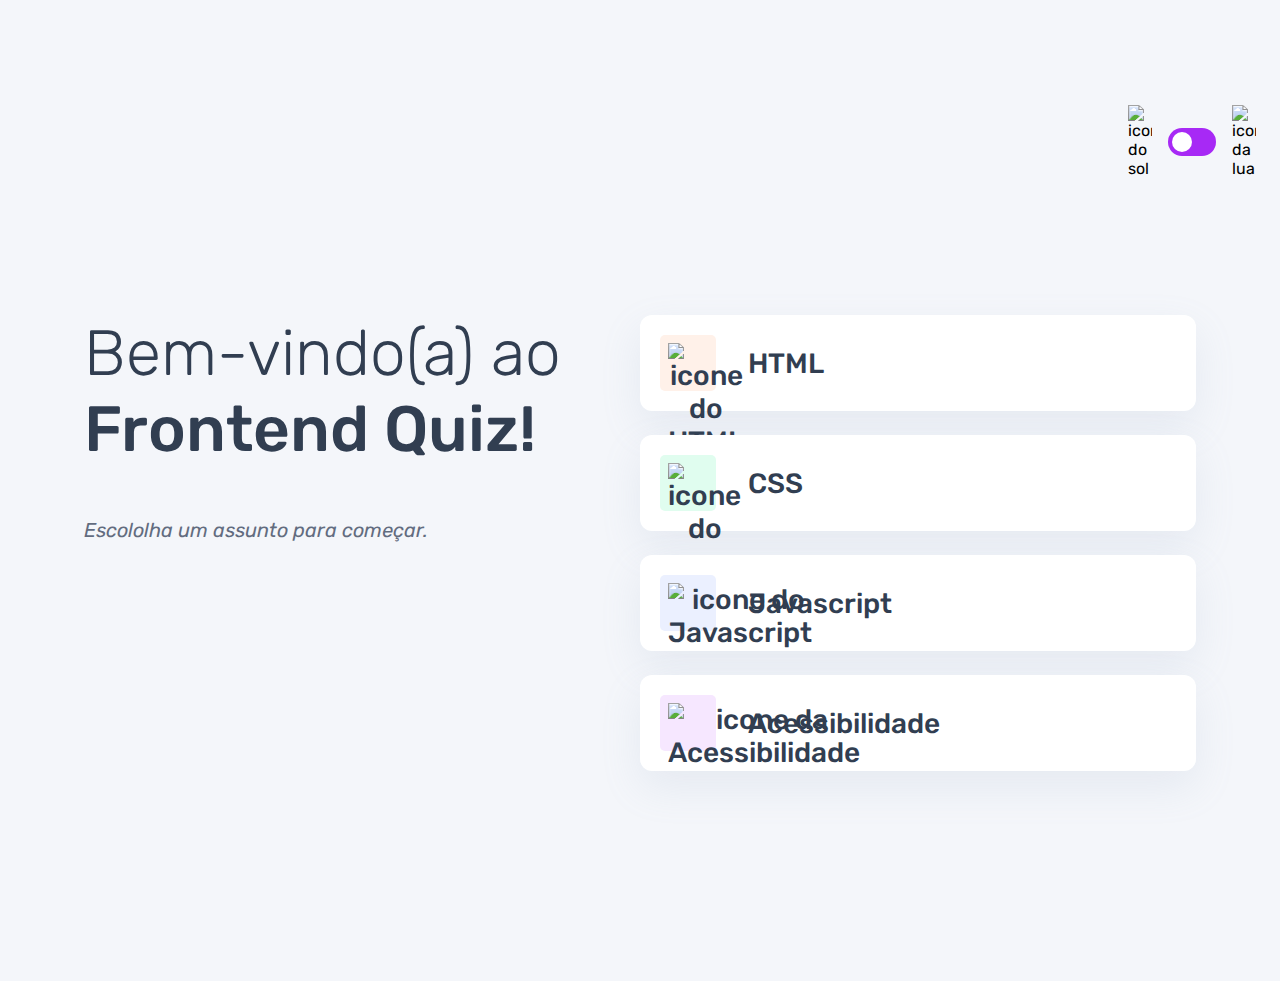
==== index.html @ 6432a9c5 "responsividade da home finalizada" ====
<!DOCTYPE html>
<html lang="pt-BR">
<head>
    <meta charset="UTF-8">
    <meta name="viewport" content="width=device-width, initial-scale=1.0">
    <link rel="preconnect" href="https://fonts.googleapis.com">
    <link rel="preconnect" href="https://fonts.gstatic.com" crossorigin>
    <link href="https://fonts.googleapis.com/css2?family=Rubik:ital,wght@0,300..900;1,300..900&display=swap" rel="stylesheet">
    <link rel="stylesheet" href="style.css">
    <title>Quiz App</title>
</head>
<body  >
    <header>
        <div class="tema">
            <img src="./assets/images/icon-sun-dark.svg" alt="icone do sol">

            <button>
                <div></div>
            </button>

            <img src="./assets/images/icon-moon-dark.svg" alt="icone da lua">
        </div>
        
    </header>

    <main>
        <section class="boas_vindas">
            <h1>
                Bem-vindo(a) ao <br> 
                <strong>Frontend Quiz!</strong>
            </h1>

            <p>Escololha um assunto para começar.</p>
        </section>

        <section class="assuntos">
            <button class="botao_html">
                <div>
                    <img src="./assets/images/icon-html.svg" alt="icone do HTML">
                </div>
                HTML
            </button>    
            
            <button class="botao_css">
                <div>
                    <img src="./assets/images/icon-css.svg" alt="icone do css">
                </div>
                CSS
            </button >    
            
            <button class="botao_javascript">
                <div>
                    <img src="./assets/images/icon-js.svg" alt="icone do Javascript">
                </div>
                Javascript
            </button >    
            
            <button class="botao_acessibilidade">
                <div>
                    <img src="./assets/images/icon-accessibility.svg" alt="icone da Acessibilidade">
                </div>
                Acessibilidade
            </button>
        </section>
    </main>
</body>
</html>
---- style.css ----
* {
    margin: 0;
    padding: 0;
    box-sizing: border-box;
    font-family: "Rubik", sans-serif;
    -webkit-font-smoothing: antialiased;
}

:root {
    --bg-color: #f4f6fa;
    --purple: #a729f5;
    --primary-text-color: #313e51;
    --secondary-text-color: #626c7f;
    --button-bg: #fff;
    --shadow: 0px 16px 40px 0px rgba(143, 160, 193, 0.14);
    --bg-html: #fff1e9;
    --bg-css: #e0fdef;
    --bg-javascript: #ebf0ff;
    --bg-acessibilidade: #f6e7ff;
    --white: #fff;
    --bg-mobile: url(./assets/images/pattern-background-mobile-light.svg);
    --bg-desktop: url(./assets/images/pattern-background-desktop-light.svg);
}

body {
    height: 100svh;
    background: var(--bg-mobile) var(--bg-color);
    background-repeat: no-repeat;
    background-size: cover;
}

header {
    padding: 16px 24px;
    display: flex;
    justify-content: flex-end;
}

.tema {
    padding: 8px 0;
    display: flex;
    align-items: center;
    gap: 8px;
}

.tema img {
    width: 16px;
}

.tema button {
    height: 20px;
    width: 32px;
    background: var(--purple);
    border: 0;
    border-radius: 999px;
    padding: 4px;
}

.tema button div {
    background: var(--white);
    width: 12px;
    height: 12px;
    border-radius: 999px;
}

main {
    padding: 32px 24px;
}

.boas_vindas {
    margin-bottom: 40px;
}

.boas_vindas h1 {
    font-size: 40px;
    font-weight: 300;
    color: var(--primary-text-color);
    margin-bottom: 16px;
}

.boas_vindas h1 strong {
    font-weight: 500;
}

.boas_vindas p {
    color: var(--secondary-text-color);
    font-size: 14px;
    line-height: 150%;
    font-style: italic;
}

.assuntos {
    display: flex;
    flex-direction: column;
    gap: 12px;
}

.assuntos button {
    border: none;
    background: var(--button-bg);
    display: flex;
    align-items: center;
    gap: 16px;
    padding: 12px;
    border-radius: 12px;
    box-shadow: var(--shadow);
    font-size: 18px;
    font-weight: 500;
    color: var(--primary-text-color);
}

.assuntos button div {
    width: 40px;
    height: 40px;
    padding: 5px;
    border-radius: 5px;
}

.assuntos button img {
    width: 100%;
}

.botao_html div {
    background: var(--bg-html);
}

.botao_css div {
    background: var(--bg-css);
}

.botao_javascript div {
    background: var(--bg-javascript);
}

.botao_acessibilidade div {
    background: var(--bg-acessibilidade);
}

@media(min-width: 1100px) {
    body {
        background: var(--bg-desktop) var(--bg-color);
        background-size: cover;
        background-repeat: no-repeat;
    }

    header {
        margin-block: 81px;
    }

    .tema {
        gap: 16px;
    }

    .tema img {
        width: 24px;
    }

    .tema button {
        width: 48px;
        height: 28px;
    }

    .tema button div {
        width: 20px;
        height: 20px;
    }

    main {
        display: flex;
        max-width: 1160px;
        margin-inline: auto;
    }

    section {
        width: 100%;
    }

    .boas_vindas h1 {
        font-size: 64px;
        margin-bottom: 48px;
    }

    .boas_vindas p {
        font-size: 20px;
    }

    .assuntos {
        gap: 24px;
    }

    .assuntos button {
        font-size: 28px;
        padding: 20px;
        gap: 32px;
    }

    .assuntos button div {
        width: 56px;
        height: 56px;
        padding: 8px;
    }
}
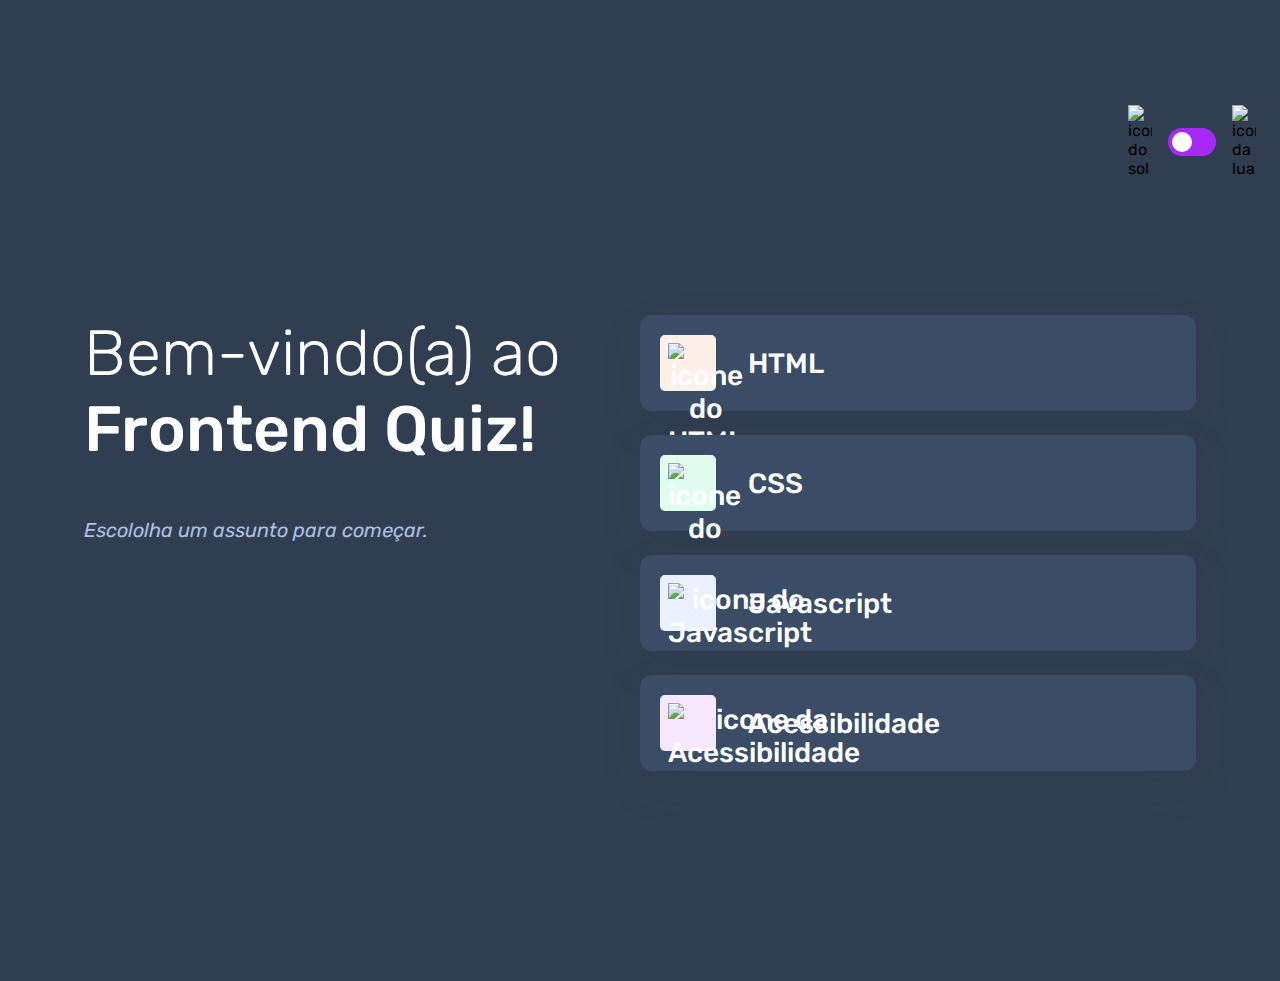
==== commit 11fca7f4: "adaptação das cores para o tema escuro" ====
--- a/index.html
+++ b/index.html
@@ -9,7 +9,7 @@
     <link rel="stylesheet" href="style.css">
     <title>Quiz App</title>
 </head>
-<body  >
+<body class="escuro" >
     <header>
         <div class="tema">
             <img src="./assets/images/icon-sun-dark.svg" alt="icone do sol">
--- a/style.css
+++ b/style.css
@@ -22,6 +22,16 @@
     --bg-desktop: url(./assets/images/pattern-background-desktop-light.svg);
 }
 
+body.escuro {
+    --bg-color: #313e51;
+    --bg-mobile: url(./assets/images/pattern-background-mobile-dark.svg);
+    --bg-desktop: url(./assets/images/pattern-background-desktop-dark.svg);
+    --primary-text-color: #fff;
+    --secondary-text-color: #abc1e1;
+    --button-bg: #3b4d66;
+    --shadow: 0px 16px 40px 0px rgba(49, 62, 81, 0.14);
+}
+
 body {
     height: 100svh;
     background: var(--bg-mobile) var(--bg-color);
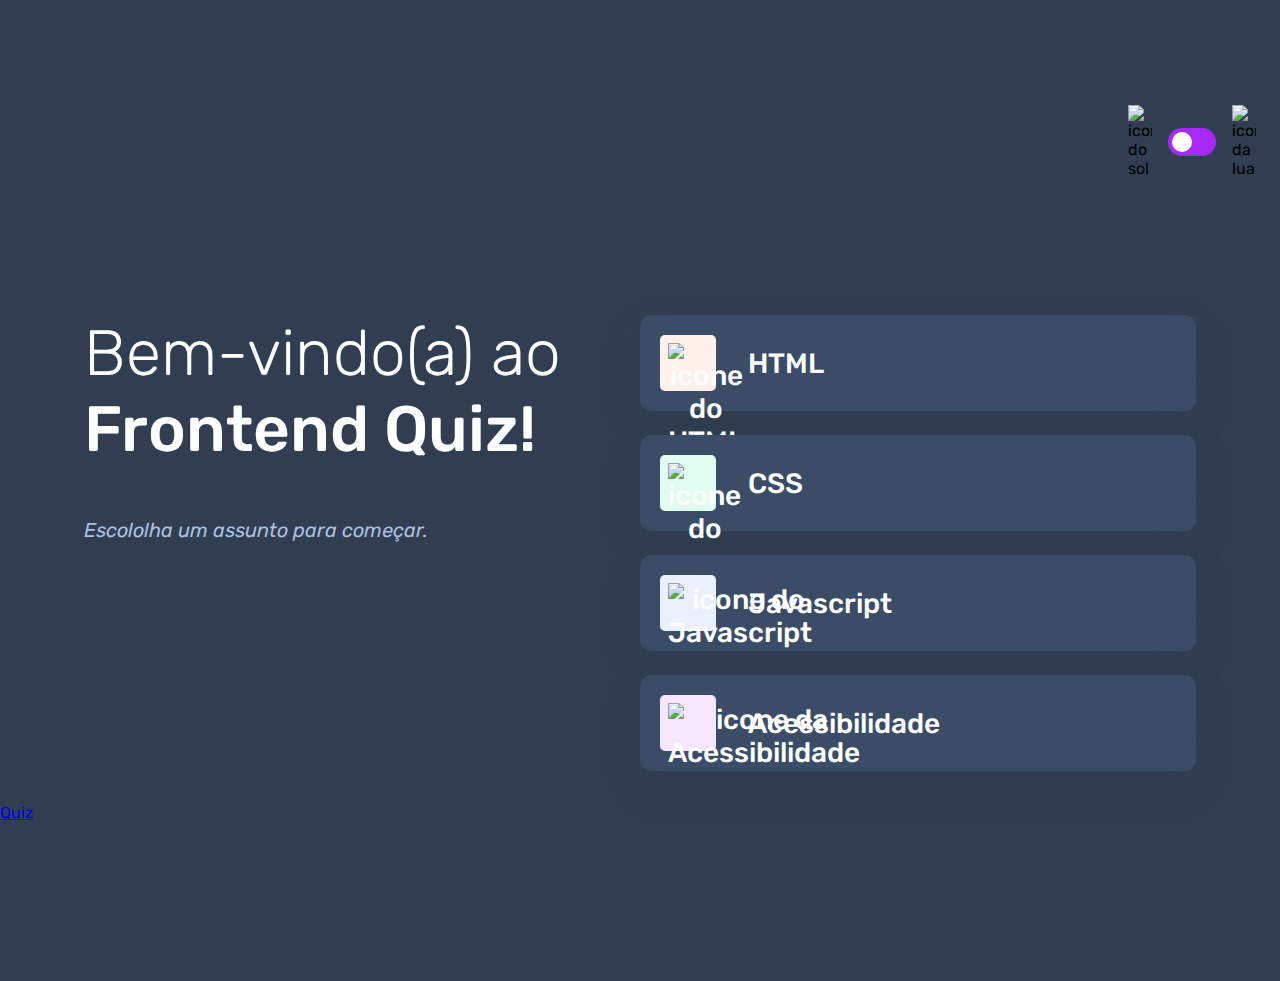
==== commit 0ec550c9: "criação da pagina do quiz" ====
--- a/index.html
+++ b/index.html
@@ -63,5 +63,7 @@
             </button>
         </section>
     </main>
+
+    <a href="./pages/quiz/quiz.html">Quiz</a>
 </body>
 </html>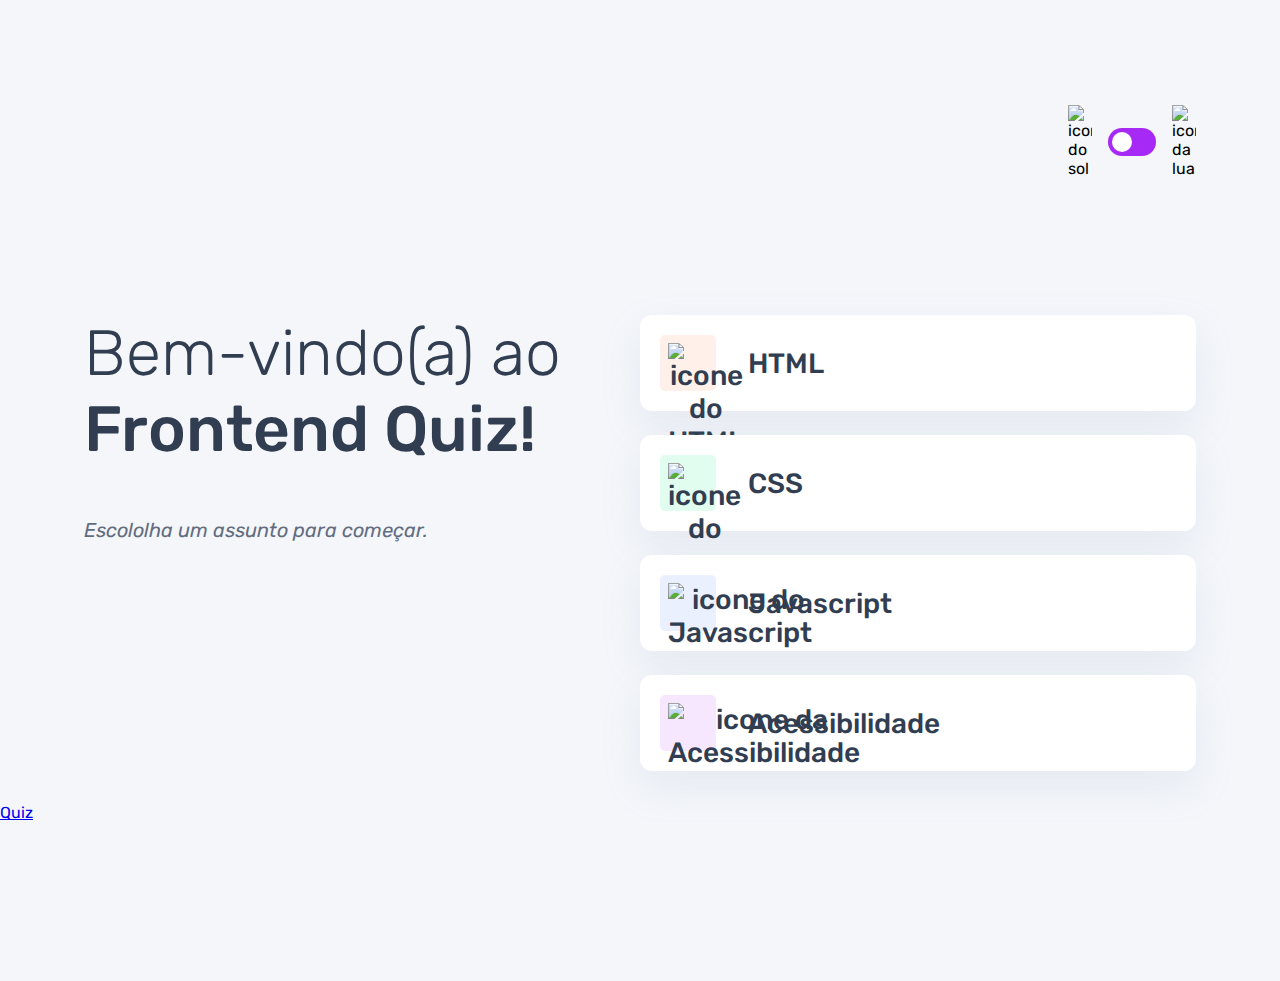
==== commit 8940c752: "primeiros ajustes do tema no Javaa script" ====
--- a/index.html
+++ b/index.html
@@ -7,9 +7,10 @@
     <link rel="preconnect" href="https://fonts.gstatic.com" crossorigin>
     <link href="https://fonts.googleapis.com/css2?family=Rubik:ital,wght@0,300..900;1,300..900&display=swap" rel="stylesheet">
     <link rel="stylesheet" href="style.css">
+    <script src="./script.js" defer></script>
     <title>Quiz App</title>
 </head>
-<body class="escuro" >
+<body  >
     <header>
         <div class="tema">
             <img src="./assets/images/icon-sun-dark.svg" alt="icone do sol">
--- a/style.css
+++ b/style.css
@@ -43,6 +43,8 @@
     padding: 16px 24px;
     display: flex;
     justify-content: flex-end;
+    max-width: 1160px;
+    margin-inline: auto;
 }
 
 .tema {
@@ -63,6 +65,7 @@
     border: 0;
     border-radius: 999px;
     padding: 4px;
+    display: flex;
 }
 
 .tema button div {
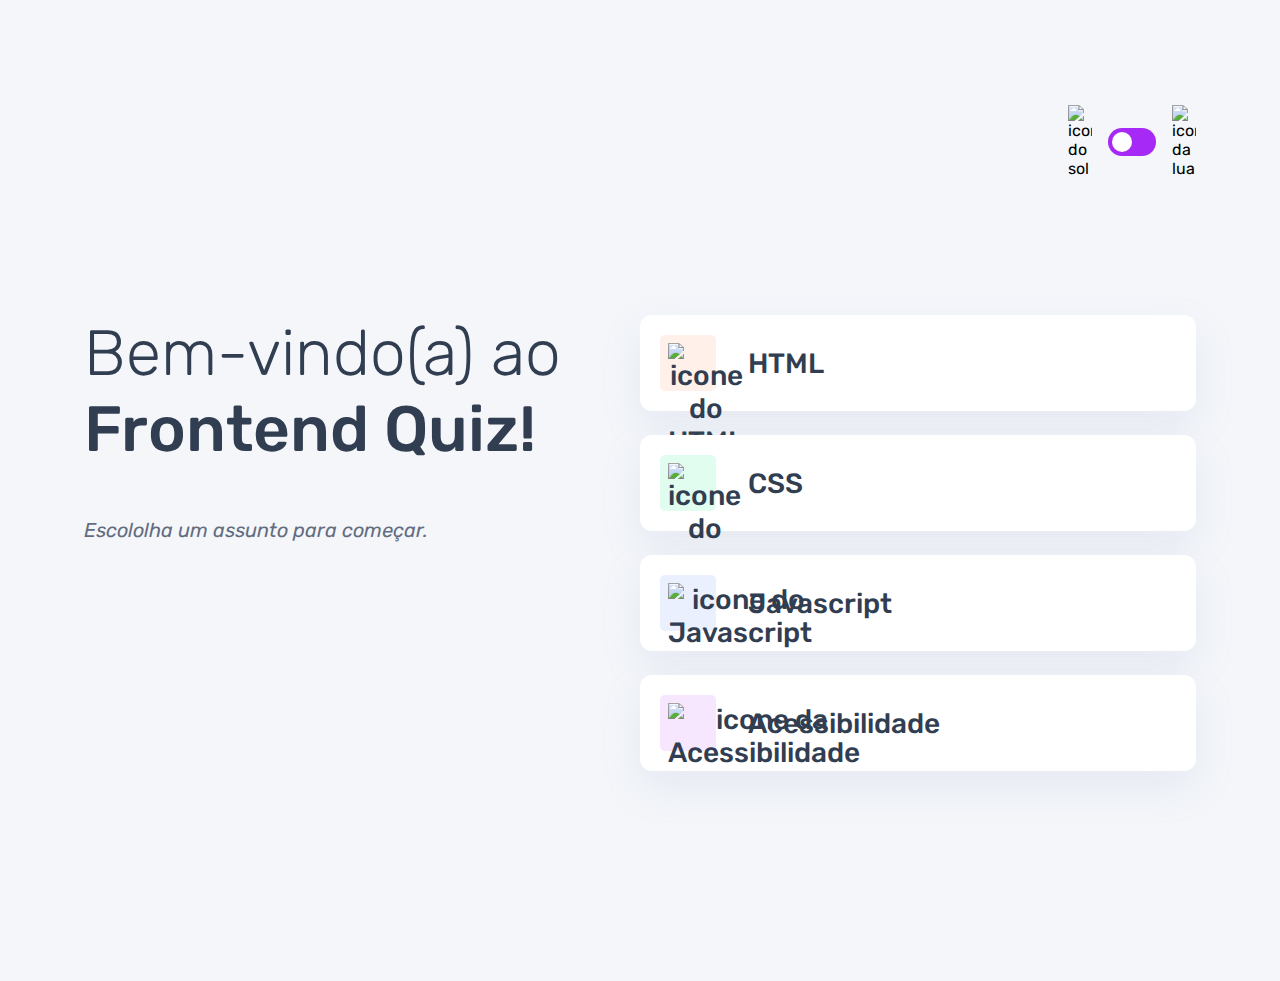
==== commit 887d823a: "adicionada afunção para escolher o tema do quiz no index.html" ====
--- a/index.html
+++ b/index.html
@@ -7,7 +7,7 @@
     <link rel="preconnect" href="https://fonts.gstatic.com" crossorigin>
     <link href="https://fonts.googleapis.com/css2?family=Rubik:ital,wght@0,300..900;1,300..900&display=swap" rel="stylesheet">
     <link rel="stylesheet" href="style.css">
-    <script src="./script.js" defer></script>
+    <script src="./script.js" type="module" defer></script>
     <title>Quiz App</title>
 </head>
 <body  >
@@ -65,6 +65,5 @@
         </section>
     </main>
 
-    <a href="./pages/quiz/quiz.html">Quiz</a>
 </body>
 </html>--- a/style.css
+++ b/style.css
@@ -66,6 +66,7 @@
     border-radius: 999px;
     padding: 4px;
     display: flex;
+    cursor: pointer;
 }
 
 .tema button div {
@@ -119,6 +120,7 @@
     font-size: 18px;
     font-weight: 500;
     color: var(--primary-text-color);
+    cursor: pointer;
 }
 
 .assuntos button div {
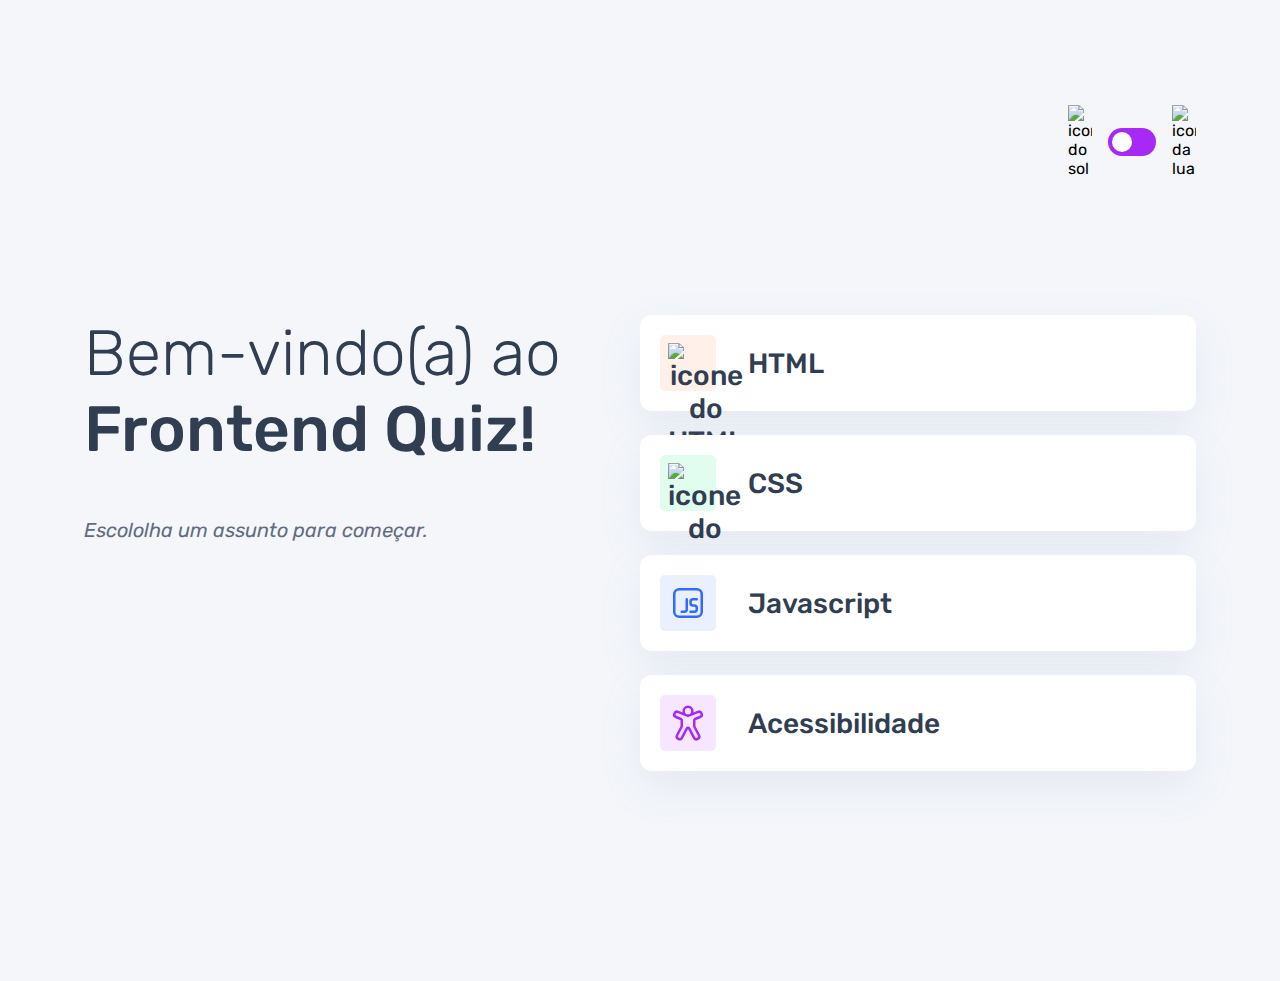
==== commit cf350dad: "alteração do assunto da pagina" ====
--- a/index.html
+++ b/index.html
@@ -51,14 +51,14 @@
             
             <button class="botao_javascript">
                 <div>
-                    <img src="./assets/images/icon-js.svg" alt="icone do Javascript">
+                    <img src="./assets/images/icon-javascript.svg" alt="icone do Javascript">
                 </div>
                 Javascript
             </button >    
             
             <button class="botao_acessibilidade">
                 <div>
-                    <img src="./assets/images/icon-accessibility.svg" alt="icone da Acessibilidade">
+                    <img src="./assets/images/icon-acessibilidade.svg" alt="icone da Acessibilidade">
                 </div>
                 Acessibilidade
             </button>
